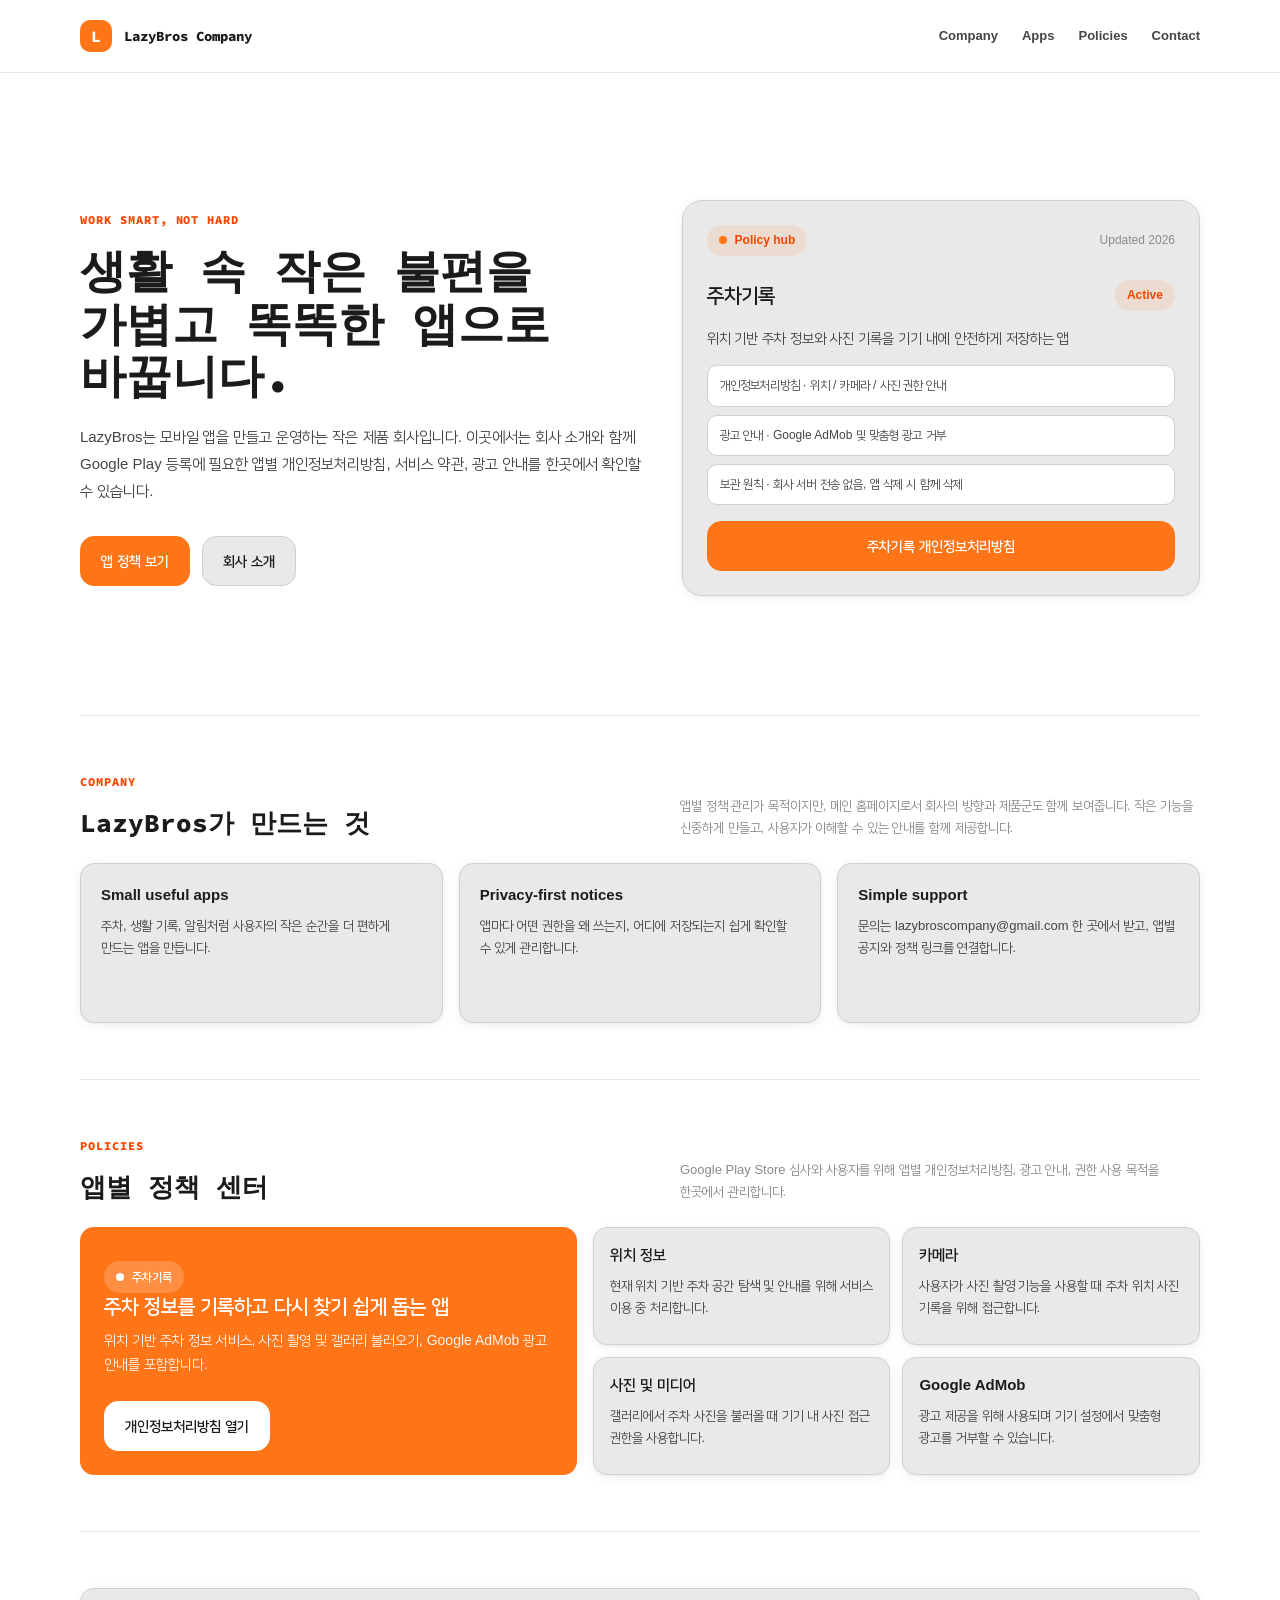
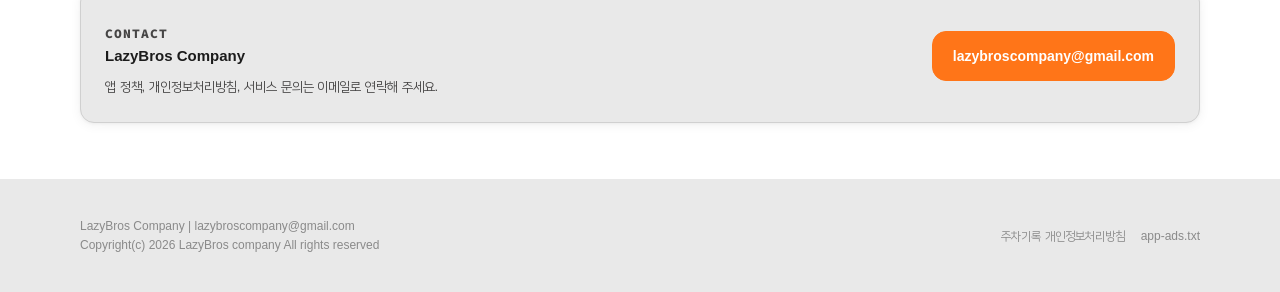
==== index.html @ d3e38479 "Add files via upload" ====
<!doctype html>
<html lang="ko">
<head>
  <meta charset="utf-8">
  <meta name="viewport" content="width=device-width, initial-scale=1">
  <title>LazyBros Company</title>
  <meta name="description" content="LazyBros Company 공식 홈페이지와 앱별 개인정보처리방침 및 약관 안내 허브입니다.">
  <link rel="stylesheet" href="assets/css/styles.css">
</head>
<body>
  <header class="site-header">
    <nav class="site-nav" aria-label="주요 메뉴">
      <a class="brand" href="#top" aria-label="LazyBros Company 홈">
        <span class="brand-mark">L</span>
        <span>LazyBros Company</span>
      </a>
      <div class="nav-links">
        <a href="#company">Company</a>
        <a href="#apps">Apps</a>
        <a href="#policies">Policies</a>
        <a href="#contact">Contact</a>
      </div>
    </nav>
  </header>

  <main id="top">
    <section class="hero" aria-labelledby="hero-title">
      <div class="hero-copy">
        <p class="eyebrow">Work smart, not hard</p>
        <h1 id="hero-title">생활 속 작은 불편을 가볍고 똑똑한 앱으로 바꿉니다.</h1>
        <p class="hero-text">
          LazyBros는 모바일 앱을 만들고 운영하는 작은 제품 회사입니다. 이곳에서는 회사 소개와 함께
          Google Play 등록에 필요한 앱별 개인정보처리방침, 서비스 약관, 광고 안내를 한곳에서 확인할 수 있습니다.
        </p>
        <div class="hero-actions">
          <a class="button primary" href="#policies">앱 정책 보기</a>
          <a class="button secondary" href="#company">회사 소개</a>
        </div>
      </div>

      <aside class="hero-panel" aria-labelledby="featured-app-title">
        <div class="panel-top">
          <p class="status-pill"><span aria-hidden="true"></span>Policy hub</p>
          <span class="updated">Updated 2026</span>
        </div>
        <article class="app-preview" id="apps">
          <div class="card-title-row">
            <h2 id="featured-app-title">주차기록</h2>
            <span class="app-status">Active</span>
          </div>
          <p>위치 기반 주차 정보와 사진 기록을 기기 내에 안전하게 저장하는 앱</p>
          <ul class="feature-list">
            <li>개인정보처리방침 · 위치 / 카메라 / 사진 권한 안내</li>
            <li>광고 안내 · Google AdMob 및 맞춤형 광고 거부</li>
            <li>보관 원칙 · 회사 서버 전송 없음, 앱 삭제 시 함께 삭제</li>
          </ul>
          <a class="button primary" href="lazyparking/privacy_policy.html">주차기록 개인정보처리방침</a>
        </article>
      </aside>
    </section>

    <section class="section" id="company" aria-labelledby="company-title">
      <div class="section-head">
        <div>
          <p class="eyebrow">Company</p>
          <h2 class="section-title" id="company-title">LazyBros가 만드는 것</h2>
        </div>
        <p class="section-copy">
          앱별 정책 관리가 목적이지만, 메인 홈페이지로서 회사의 방향과 제품군도 함께 보여줍니다.
          작은 기능을 신중하게 만들고, 사용자가 이해할 수 있는 안내를 함께 제공합니다.
        </p>
      </div>
      <div class="info-grid">
        <article class="info-card">
          <strong>Small useful apps</strong>
          <p>주차, 생활 기록, 알림처럼 사용자의 작은 순간을 더 편하게 만드는 앱을 만듭니다.</p>
        </article>
        <article class="info-card">
          <strong>Privacy-first notices</strong>
          <p>앱마다 어떤 권한을 왜 쓰는지, 어디에 저장되는지 쉽게 확인할 수 있게 관리합니다.</p>
        </article>
        <article class="info-card">
          <strong>Simple support</strong>
          <p>문의는 lazybroscompany@gmail.com 한 곳에서 받고, 앱별 공지와 정책 링크를 연결합니다.</p>
        </article>
      </div>
    </section>

    <section class="section" id="policies" aria-labelledby="policies-title">
      <div class="section-head">
        <div>
          <p class="eyebrow">Policies</p>
          <h2 class="section-title" id="policies-title">앱별 정책 센터</h2>
        </div>
        <p class="section-copy">
          Google Play Store 심사와 사용자를 위해 앱별 개인정보처리방침, 광고 안내, 권한 사용 목적을 한곳에서 관리합니다.
        </p>
      </div>

      <div class="apps-layout">
        <article class="policy-feature">
          <div>
            <p class="status-pill"><span aria-hidden="true"></span>주차기록</p>
            <h3>주차 정보를 기록하고 다시 찾기 쉽게 돕는 앱</h3>
            <p>
              위치 기반 주차 정보 서비스, 사진 촬영 및 갤러리 불러오기, Google AdMob 광고 안내를 포함합니다.
            </p>
          </div>
          <a class="button" href="lazyparking/privacy_policy.html">개인정보처리방침 열기</a>
        </article>

        <div class="policy-topic-grid" aria-label="주차기록 개인정보 처리 항목">
          <article class="policy-topic">
            <strong>위치 정보</strong>
            <p>현재 위치 기반 주차 공간 탐색 및 안내를 위해 서비스 이용 중 처리합니다.</p>
          </article>
          <article class="policy-topic">
            <strong>카메라</strong>
            <p>사용자가 사진 촬영 기능을 사용할 때 주차 위치 사진 기록을 위해 접근합니다.</p>
          </article>
          <article class="policy-topic">
            <strong>사진 및 미디어</strong>
            <p>갤러리에서 주차 사진을 불러올 때 기기 내 사진 접근 권한을 사용합니다.</p>
          </article>
          <article class="policy-topic">
            <strong>Google AdMob</strong>
            <p>광고 제공을 위해 사용되며 기기 설정에서 맞춤형 광고를 거부할 수 있습니다.</p>
          </article>
        </div>
      </div>
    </section>

    <section class="section" id="contact" aria-labelledby="contact-title">
      <div class="contact-card">
        <div>
          <p class="eyebrow">Contact</p>
          <strong id="contact-title">LazyBros Company</strong>
          <p>앱 정책, 개인정보처리방침, 서비스 문의는 이메일로 연락해 주세요.</p>
        </div>
        <a class="button primary" href="mailto:lazybroscompany@gmail.com">lazybroscompany@gmail.com</a>
      </div>
    </section>
  </main>

  <footer class="site-footer">
    <div class="footer-inner">
      <div>
        <div>LazyBros Company | lazybroscompany@gmail.com</div>
        <div>Copyright(c) 2026 LazyBros company All rights reserved</div>
      </div>
      <div class="footer-links" aria-label="관련 링크">
        <a href="lazyparking/privacy_policy.html">주차기록 개인정보처리방침</a>
        <a href="app-ads.txt">app-ads.txt</a>
      </div>
    </div>
  </footer>
</body>
</html>
---- assets/css/styles.css ----
@font-face {
  font-family: "LazyText";
  src: url("../fonts/SourceCodePro-VariableFont_wght.ttf") format("truetype-variations"),
       url("../fonts/SourceCodePro-VariableFont_wght.ttf") format("truetype");
  font-weight: 200 900;
  font-style: normal;
  font-display: swap;
  unicode-range: U+0020-007E, U+00A0-024F, U+2000-206F, U+20A0-20CF, U+2100-218F;
}

@font-face {
  font-family: "LazyText";
  src: url("../fonts/NanumSquare_acL.ttf") format("truetype");
  font-weight: 300;
  font-display: swap;
  unicode-range: U+1100-11FF, U+3000-303F, U+3130-318F, U+AC00-D7A3;
}

@font-face {
  font-family: "LazyText";
  src: url("../fonts/NanumSquare_acR.ttf") format("truetype");
  font-weight: 400;
  font-display: swap;
  unicode-range: U+1100-11FF, U+3000-303F, U+3130-318F, U+AC00-D7A3;
}

@font-face {
  font-family: "LazyText";
  src: url("../fonts/NanumSquare_acB.ttf") format("truetype");
  font-weight: 700;
  font-display: swap;
  unicode-range: U+1100-11FF, U+3000-303F, U+3130-318F, U+AC00-D7A3;
}

@font-face {
  font-family: "LazyText";
  src: url("../fonts/NanumSquare_acEB.ttf") format("truetype");
  font-weight: 800;
  font-display: swap;
  unicode-range: U+1100-11FF, U+3000-303F, U+3130-318F, U+AC00-D7A3;
}

:root {
  --lb-bg: #ffffff;
  --lb-card: #e9e9e9;
  --lb-card-hover: #d9d9d9;
  --lb-card-active: #cfcfcf;
  --lb-border: #e9e9e9;
  --lb-border-hover: #d0d0d0;
  --lb-divider: #e9e9e9;
  --lb-text: #1b1b1b;
  --lb-text-sub: #464545;
  --lb-text-muted: #8a8a8a;
  --lb-text-dim: #c0c0c0;
  --lb-orange: #ff7518;
  --lb-orange-dim: #f54703;
  --lb-orange-soft: rgba(255,117,24,0.12);
  --lb-success: #4d8b31;
  --lb-shadow: 0 2px 12px rgba(0,0,0,0.06), 0 1px 3px rgba(0,0,0,0.04);
  --lb-shadow-hover: 0 8px 24px rgba(0,0,0,0.10), 0 2px 6px rgba(0,0,0,0.06);
  --lb-radius: 14px;
  --lb-radius-sm: 10px;
  --lb-radius-lg: 20px;
  color-scheme: light;
}

* {
  box-sizing: border-box;
}

html {
  scroll-behavior: smooth;
  overflow-x: hidden;
}

body {
  margin: 0;
  background: var(--lb-bg);
  color: var(--lb-text);
  font-family: "LazyText", "SF Pro Display", -apple-system, "Helvetica Neue", sans-serif;
  font-size: 14px;
  line-height: 1.6;
  -webkit-font-smoothing: antialiased;
  -moz-osx-font-smoothing: grayscale;
  text-rendering: optimizeLegibility;
  overflow-x: hidden;
}

body::selection {
  background: var(--lb-orange-soft);
}

a {
  color: inherit;
  text-decoration: none;
}

p,
li,
h1,
h2,
h3,
strong,
a,
span {
  min-width: 0;
  overflow-wrap: anywhere;
  word-break: keep-all;
}

img,
svg {
  display: block;
  max-width: 100%;
}

button,
a {
  -webkit-tap-highlight-color: transparent;
}

a:focus-visible,
button:focus-visible {
  outline: 2px solid var(--lb-orange);
  outline-offset: 3px;
  border-radius: 8px;
}

.site-header {
  position: sticky;
  top: 0;
  z-index: 10;
  background: rgba(255,255,255,0.92);
  border-bottom: 1px solid var(--lb-divider);
  backdrop-filter: blur(18px);
}

.site-nav {
  min-height: 72px;
  width: calc(100% - 48px);
  max-width: 1120px;
  margin: 0 auto;
  display: flex;
  align-items: center;
  justify-content: space-between;
  gap: 24px;
}

.brand {
  display: inline-flex;
  align-items: center;
  gap: 12px;
  color: var(--lb-text);
  font-weight: 800;
  line-height: 1;
  min-width: 0;
}

.brand-mark {
  width: 32px;
  height: 32px;
  border-radius: var(--lb-radius-sm);
  background: var(--lb-orange);
  color: #ffffff;
  display: grid;
  place-items: center;
  font-size: 16px;
  font-weight: 800;
}

.nav-links {
  display: flex;
  align-items: center;
  gap: 24px;
  color: var(--lb-text-sub);
  font-size: 13px;
  font-weight: 700;
}

.nav-links a {
  transition: color 0.2s ease;
}

.nav-links a:hover {
  color: var(--lb-orange-dim);
}

main {
  overflow: hidden;
}

.hero {
  width: calc(100% - 48px);
  max-width: 1120px;
  margin: 0 auto;
  min-height: 642px;
  display: grid;
  grid-template-columns: minmax(0, 1.04fr) minmax(320px, 0.96fr);
  gap: 40px;
  align-items: center;
  padding: 56px 0 48px;
}

.eyebrow {
  margin: 0 0 16px;
  color: var(--lb-orange-dim);
  font-size: 12px;
  font-weight: 800;
  letter-spacing: 0.08em;
  text-transform: uppercase;
}

.hero h1,
.section-title,
.legal-document h1 {
  margin: 0;
  color: var(--lb-text);
  font-weight: 800;
  letter-spacing: 0;
}

.hero h1 {
  max-width: 680px;
  font-size: clamp(32px, 4.4vw, 46px);
  line-height: 1.14;
}

.hero-text {
  max-width: 610px;
  margin: 20px 0 0;
  color: var(--lb-text-sub);
  font-size: 15px;
  line-height: 1.8;
}

.hero-actions {
  display: flex;
  flex-wrap: wrap;
  gap: 12px;
  margin-top: 32px;
}

.button {
  min-height: 48px;
  border-radius: var(--lb-radius);
  display: inline-flex;
  align-items: center;
  justify-content: center;
  gap: 8px;
  padding: 13px 20px;
  font-size: 14px;
  font-weight: 700;
  border: 1px solid var(--lb-border-hover);
  transition: background 0.2s ease, border-color 0.2s ease, color 0.2s ease, transform 0.2s ease;
}

.button:hover {
  transform: translateY(-1px);
}

.button.primary {
  background: var(--lb-orange);
  border-color: var(--lb-orange);
  color: #ffffff;
}

.button.primary:hover {
  background: var(--lb-orange-dim);
  border-color: var(--lb-orange-dim);
}

.button.secondary {
  background: var(--lb-card);
  color: var(--lb-text);
}

.button.secondary:hover {
  background: var(--lb-card-hover);
}

.hero-panel {
  border: 1px solid var(--lb-border-hover);
  border-radius: var(--lb-radius-lg);
  padding: 24px;
  background: var(--lb-card);
  box-shadow: var(--lb-shadow);
  min-width: 0;
}

.panel-top {
  display: flex;
  align-items: center;
  justify-content: space-between;
  gap: 16px;
  margin-bottom: 24px;
}

.status-pill,
.app-status,
.legal-chip {
  display: inline-flex;
  align-items: center;
  width: fit-content;
  border-radius: 9999px;
  padding: 6px 12px;
  background: var(--lb-orange-soft);
  color: var(--lb-orange-dim);
  font-size: 12px;
  font-weight: 700;
}

.status-pill {
  gap: 8px;
  margin: 0;
}

.status-pill span {
  width: 8px;
  height: 8px;
  border-radius: 9999px;
  background: var(--lb-orange);
}

.updated {
  color: var(--lb-text-muted);
  font-size: 12px;
}

.app-preview {
  display: grid;
  gap: 16px;
  min-width: 0;
}

.card-title-row {
  display: flex;
  align-items: center;
  justify-content: space-between;
  gap: 16px;
}

.app-preview h2,
.policy-feature h3,
.legal-nav h2 {
  margin: 0;
  font-size: 20px;
  line-height: 1.3;
  letter-spacing: 0;
}

.app-preview p {
  margin: 0;
  color: var(--lb-text-sub);
}

.feature-list,
.policy-topic-list {
  display: grid;
  gap: 8px;
  padding: 0;
  margin: 0;
  list-style: none;
}

.feature-list li,
.policy-topic-list li {
  min-height: 40px;
  border-radius: var(--lb-radius-sm);
  background: var(--lb-bg);
  border: 1px solid var(--lb-border-hover);
  color: var(--lb-text-sub);
  padding: 10px 12px;
  font-size: 12px;
}

.section {
  width: calc(100% - 48px);
  max-width: 1120px;
  margin: 0 auto;
  padding: 56px 0;
  border-top: 1px solid var(--lb-divider);
}

.section-head {
  display: flex;
  align-items: flex-end;
  justify-content: space-between;
  gap: 32px;
  margin-bottom: 24px;
}

.section-title {
  font-size: 26px;
  line-height: 1.22;
}

.section-copy {
  max-width: 520px;
  margin: 0;
  color: var(--lb-text-muted);
  font-size: 13px;
  line-height: 1.7;
}

.info-grid {
  display: grid;
  grid-template-columns: repeat(3, minmax(0, 1fr));
  gap: 16px;
  min-width: 0;
}

.info-card,
.policy-topic,
.contact-card,
.legal-summary,
.legal-nav {
  border-radius: var(--lb-radius);
  background: var(--lb-card);
  border: 1px solid var(--lb-border-hover);
  box-shadow: var(--lb-shadow);
}

.info-card {
  min-height: 160px;
  padding: 20px;
  min-width: 0;
}

.info-card strong,
.policy-topic strong,
.contact-card strong {
  display: block;
  color: var(--lb-text);
  font-size: 15px;
  line-height: 1.4;
}

.info-card p,
.policy-topic p,
.contact-card p {
  margin: 10px 0 0;
  color: var(--lb-text-sub);
  font-size: 13px;
  line-height: 1.7;
}

.apps-layout {
  display: grid;
  grid-template-columns: minmax(260px, 0.9fr) minmax(0, 1.1fr);
  gap: 16px;
  min-width: 0;
}

.policy-feature {
  min-height: 236px;
  border-radius: var(--lb-radius);
  background: var(--lb-orange);
  color: #ffffff;
  padding: 24px;
  display: grid;
  align-content: space-between;
  gap: 24px;
  min-width: 0;
}

.policy-feature p {
  margin: 10px 0 0;
  color: rgba(255,255,255,0.92);
  line-height: 1.7;
}

.policy-feature .status-pill {
  background: rgba(255,255,255,0.18);
  color: #ffffff;
}

.policy-feature .status-pill span {
  background: #ffffff;
}

.policy-feature .button {
  background: #ffffff;
  border-color: #ffffff;
  color: var(--lb-text);
  width: fit-content;
}

.policy-feature .button:hover {
  background: var(--lb-card);
  border-color: var(--lb-card);
}

.policy-topic-grid {
  display: grid;
  grid-template-columns: repeat(2, minmax(0, 1fr));
  gap: 12px;
  min-width: 0;
}

.policy-topic {
  min-height: 112px;
  padding: 16px;
  min-width: 0;
}

.contact-card {
  padding: 24px;
  display: flex;
  align-items: center;
  justify-content: space-between;
  gap: 24px;
}

.site-footer {
  border-top: 1px solid var(--lb-divider);
  background: var(--lb-card);
}

.footer-inner {
  width: calc(100% - 48px);
  max-width: 1120px;
  margin: 0 auto;
  min-height: 112px;
  padding: 24px 0;
  display: flex;
  align-items: center;
  justify-content: space-between;
  gap: 24px;
  color: var(--lb-text-muted);
  font-size: 12px;
}

.footer-links {
  display: flex;
  gap: 16px;
  flex-wrap: wrap;
}

.footer-links a:hover {
  color: var(--lb-orange-dim);
}

.legal-page {
  width: calc(100% - 48px);
  max-width: 980px;
  margin: 0 auto;
  padding: 56px 0 72px;
  min-width: 0;
}

.legal-layout {
  display: grid;
  grid-template-columns: minmax(220px, 0.34fr) minmax(0, 0.66fr);
  gap: 24px;
  align-items: start;
  min-width: 0;
}

.legal-summary,
.legal-nav {
  padding: 20px;
  min-width: 0;
}

.legal-summary {
  display: grid;
  gap: 12px;
}

.legal-summary p,
.legal-nav p {
  margin: 0;
  color: var(--lb-text-sub);
  font-size: 13px;
  line-height: 1.7;
}

.legal-nav {
  position: sticky;
  top: 96px;
  display: grid;
  gap: 14px;
}

.legal-nav a {
  color: var(--lb-text-sub);
  font-size: 13px;
  font-weight: 700;
}

.legal-nav a:hover {
  color: var(--lb-orange-dim);
}

.legal-document {
  display: grid;
  gap: 24px;
  min-width: 0;
}

.legal-hero {
  border-radius: var(--lb-radius-lg);
  border: 1px solid var(--lb-border-hover);
  background: var(--lb-card);
  box-shadow: var(--lb-shadow);
  padding: 32px;
  min-width: 0;
}

.legal-document h1 {
  font-size: clamp(28px, 6vw, 36px);
  line-height: 1.18;
}

.legal-date {
  margin: 12px 0 0;
  color: var(--lb-text-sub);
  font-weight: 700;
}

.legal-section {
  border-radius: var(--lb-radius);
  border: 1px solid var(--lb-border-hover);
  background: var(--lb-bg);
  padding: 24px;
  box-shadow: var(--lb-shadow);
  min-width: 0;
}

.legal-section h2 {
  margin: 0 0 14px;
  font-size: 18px;
  line-height: 1.35;
  letter-spacing: 0;
}

.legal-section p {
  margin: 0 0 12px;
  color: var(--lb-text-sub);
  line-height: 1.8;
}

.legal-section ul,
.legal-section ol {
  margin: 0;
  padding-left: 20px;
  color: var(--lb-text-sub);
}

.legal-section li + li {
  margin-top: 6px;
}

.legal-section a {
  color: var(--lb-orange-dim);
  font-weight: 700;
}

@media (max-width: 900px) {
  .hero,
  .apps-layout,
  .legal-layout {
    grid-template-columns: 1fr;
  }

  .hero {
    min-height: auto;
  }

  .legal-nav {
    position: static;
  }
}

@media (max-width: 760px) {
  .site-nav,
  .hero,
  .section,
  .footer-inner,
  .legal-page {
    width: calc(100% - 32px);
  }

  .site-nav {
    min-height: 64px;
  }

  .nav-links {
    display: none;
  }

  .hero {
    padding: 40px 0;
    gap: 24px;
  }

  .hero h1 {
    font-size: clamp(30px, 8vw, 34px);
  }

  .hero-text {
    font-size: 14px;
  }

  .hero-panel,
  .legal-hero {
    padding: 20px;
  }

  .section {
    padding: 40px 0;
  }

  .section-head,
  .contact-card,
  .footer-inner {
    align-items: flex-start;
    flex-direction: column;
  }

  .section-title {
    font-size: 22px;
  }

  .info-grid,
  .policy-topic-grid {
    grid-template-columns: 1fr;
  }

  .button {
    width: 100%;
  }

  .policy-feature .button {
    width: 100%;
  }

  .legal-document h1 {
    font-size: clamp(26px, 8vw, 30px);
  }
}
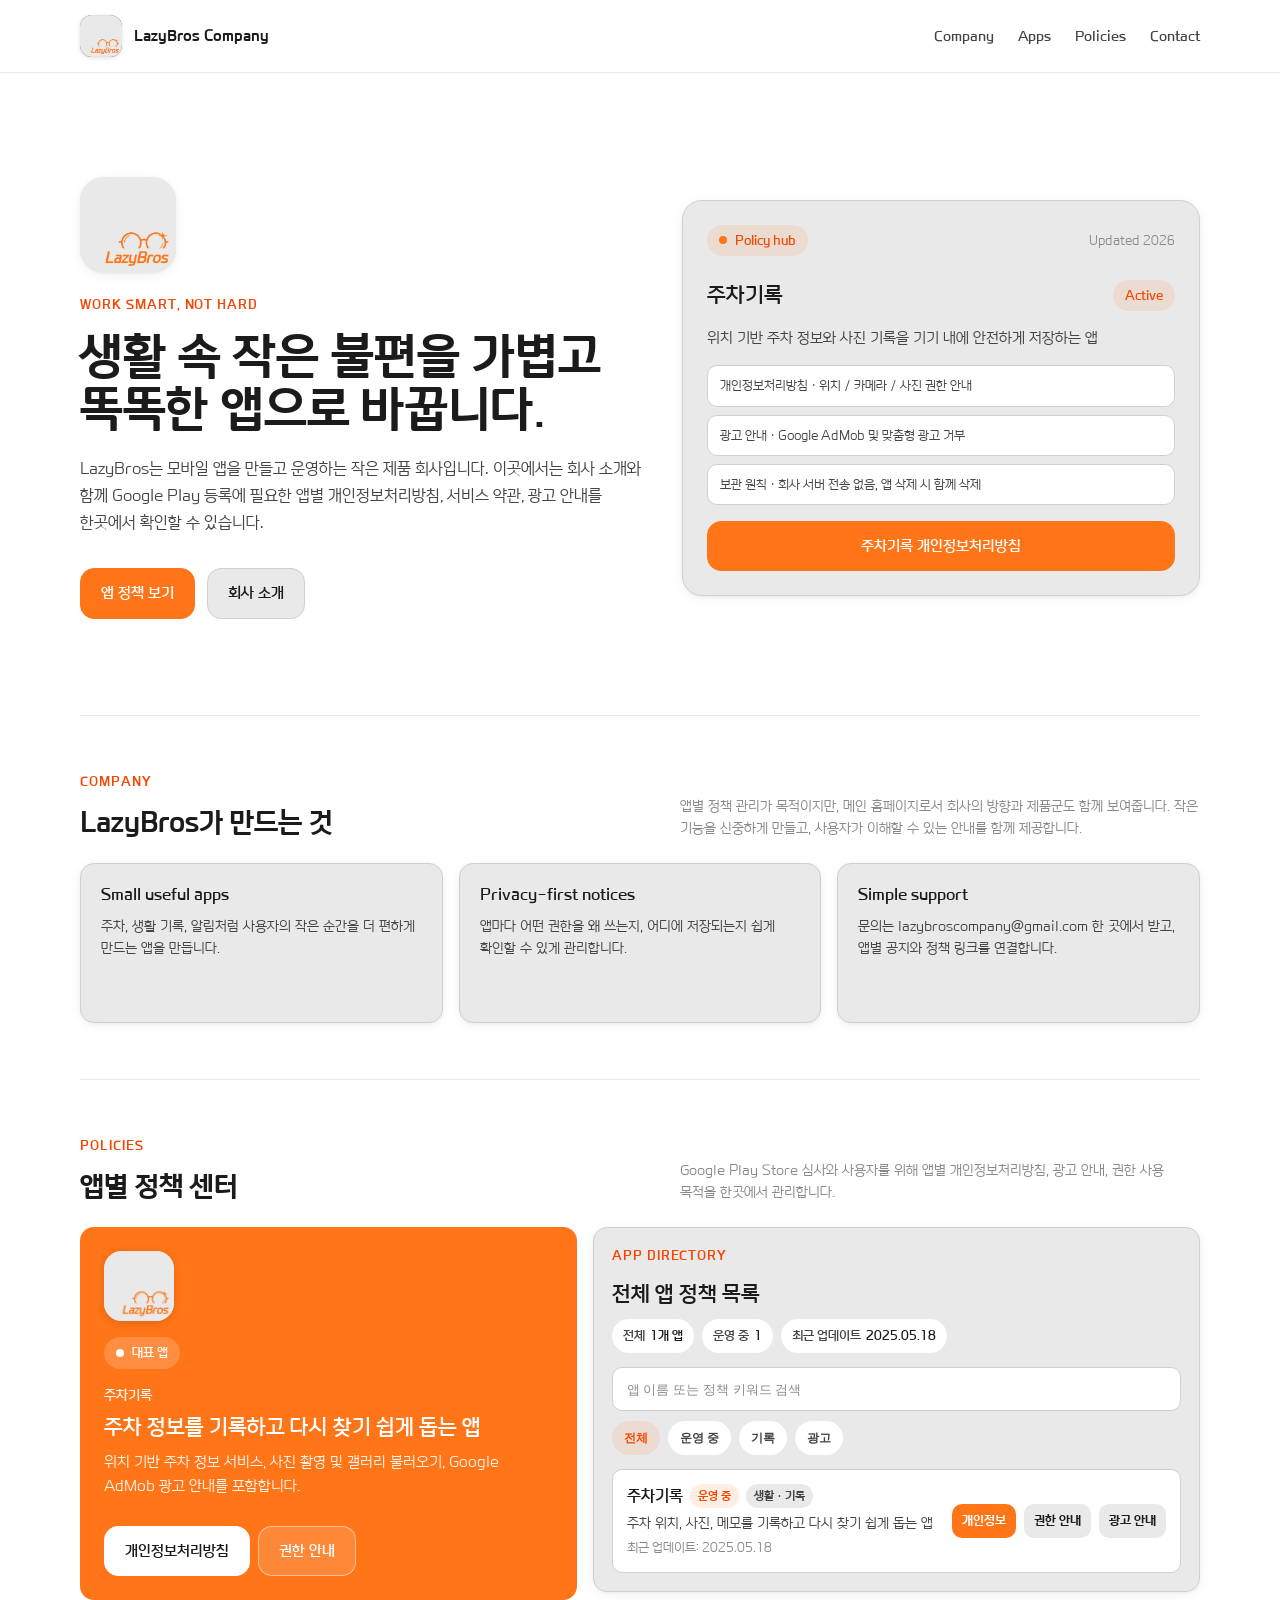
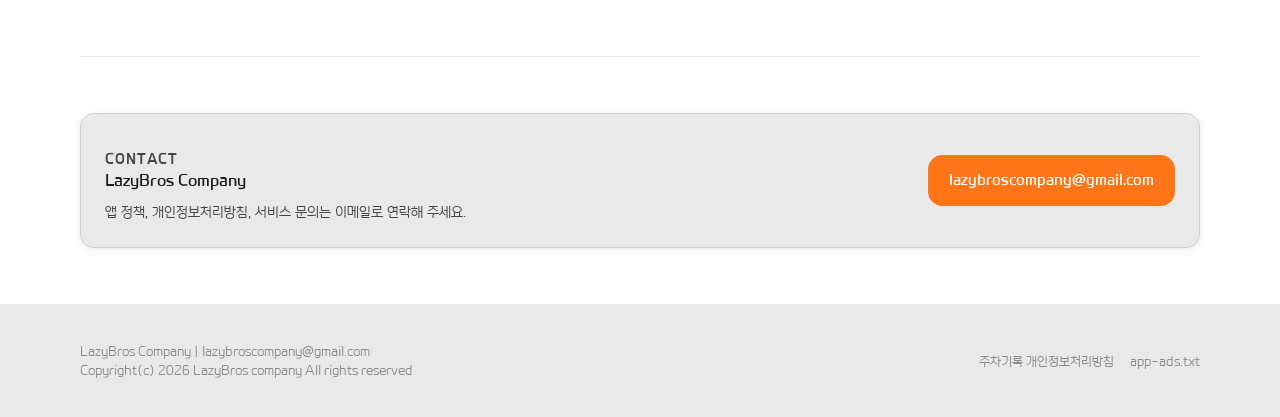
==== commit 6066ff6f: "Add files via upload" ====
--- a/index.html
+++ b/index.html
@@ -5,13 +5,19 @@
   <meta name="viewport" content="width=device-width, initial-scale=1">
   <title>LazyBros Company</title>
   <meta name="description" content="LazyBros Company 공식 홈페이지와 앱별 개인정보처리방침 및 약관 안내 허브입니다.">
+  <meta name="theme-color" content="#ff7518">
+  <link rel="icon" type="image/png" sizes="32x32" href="assets/icons/favicon-32.png?v=003">
+  <link rel="apple-touch-icon" sizes="180x180" href="assets/icons/apple-touch-icon.png?v=003">
+  <link rel="manifest" href="manifest.webmanifest?v=003">
   <link rel="stylesheet" href="assets/css/styles.css">
 </head>
 <body>
   <header class="site-header">
     <nav class="site-nav" aria-label="주요 메뉴">
       <a class="brand" href="#top" aria-label="LazyBros Company 홈">
-        <span class="brand-mark">L</span>
+        <span class="brand-mark" aria-hidden="true">
+          <img src="assets/icons/lazybros-glasses-logo.png?v=003" alt="">
+        </span>
         <span>LazyBros Company</span>
       </a>
       <div class="nav-links">
@@ -26,6 +32,9 @@
   <main id="top">
     <section class="hero" aria-labelledby="hero-title">
       <div class="hero-copy">
+        <div class="hero-logo" aria-hidden="true">
+          <img src="assets/icons/lazybros-glasses-logo.png?v=003" alt="">
+        </div>
         <p class="eyebrow">Work smart, not hard</p>
         <h1 id="hero-title">생활 속 작은 불편을 가볍고 똑똑한 앱으로 바꿉니다.</h1>
         <p class="hero-text">
@@ -97,36 +106,80 @@
         </p>
       </div>
 
-      <div class="apps-layout">
+      <div class="policy-overview">
         <article class="policy-feature">
-          <div>
-            <p class="status-pill"><span aria-hidden="true"></span>주차기록</p>
+          <div class="policy-feature-main">
+            <div class="policy-feature-logo" aria-hidden="true">
+              <img src="assets/icons/lazybros-glasses-logo.png?v=003" alt="">
+            </div>
+            <p class="status-pill"><span aria-hidden="true"></span>대표 앱</p>
+            <strong class="featured-app-name">주차기록</strong>
             <h3>주차 정보를 기록하고 다시 찾기 쉽게 돕는 앱</h3>
             <p>
               위치 기반 주차 정보 서비스, 사진 촬영 및 갤러리 불러오기, Google AdMob 광고 안내를 포함합니다.
             </p>
           </div>
-          <a class="button" href="lazyparking/privacy_policy.html">개인정보처리방침 열기</a>
-        </article>
-
-        <div class="policy-topic-grid" aria-label="주차기록 개인정보 처리 항목">
-          <article class="policy-topic">
-            <strong>위치 정보</strong>
-            <p>현재 위치 기반 주차 공간 탐색 및 안내를 위해 서비스 이용 중 처리합니다.</p>
-          </article>
-          <article class="policy-topic">
-            <strong>카메라</strong>
-            <p>사용자가 사진 촬영 기능을 사용할 때 주차 위치 사진 기록을 위해 접근합니다.</p>
-          </article>
-          <article class="policy-topic">
-            <strong>사진 및 미디어</strong>
-            <p>갤러리에서 주차 사진을 불러올 때 기기 내 사진 접근 권한을 사용합니다.</p>
-          </article>
-          <article class="policy-topic">
-            <strong>Google AdMob</strong>
-            <p>광고 제공을 위해 사용되며 기기 설정에서 맞춤형 광고를 거부할 수 있습니다.</p>
-          </article>
-        </div>
+          <div class="policy-feature-actions">
+            <a class="button" href="lazyparking/privacy_policy.html">개인정보처리방침</a>
+            <a class="button ghost" href="lazyparking/privacy_policy.html#items">권한 안내</a>
+          </div>
+        </article>
+
+        <section class="policy-directory" aria-labelledby="policy-directory-title">
+          <div class="policy-directory-head">
+            <div>
+              <p class="eyebrow">App Directory</p>
+              <h3 id="policy-directory-title">전체 앱 정책 목록</h3>
+            </div>
+            <div class="policy-stats" aria-label="정책 앱 현황">
+              <span>전체 <strong data-policy-count>1개 앱</strong></span>
+              <span>운영 중 <strong>1</strong></span>
+              <span>최근 업데이트 <strong>2025.05.18</strong></span>
+            </div>
+          </div>
+
+          <div class="policy-toolbar" aria-label="앱 정책 검색 및 필터">
+            <input
+              class="policy-search"
+              type="search"
+              placeholder="앱 이름 또는 정책 키워드 검색"
+              aria-label="앱 정책 검색"
+              data-policy-search
+            >
+            <div class="policy-filter-group" aria-label="앱 상태 필터">
+              <button class="policy-filter is-active" type="button" data-policy-filter="all" aria-pressed="true">전체</button>
+              <button class="policy-filter" type="button" data-policy-filter="active" aria-pressed="false">운영 중</button>
+              <button class="policy-filter" type="button" data-policy-filter="records" aria-pressed="false">기록</button>
+              <button class="policy-filter" type="button" data-policy-filter="ads" aria-pressed="false">광고</button>
+            </div>
+          </div>
+
+          <div class="policy-app-list" aria-live="polite">
+            <article
+              class="policy-app-row"
+              data-policy-app
+              data-status="active"
+              data-categories="records ads permissions"
+              data-keywords="주차기록 주차 정보 위치 카메라 사진 갤러리 Google AdMob 광고 권한 개인정보처리방침"
+            >
+              <div class="policy-app-main">
+                <div class="policy-app-title-row">
+                  <strong>주차기록</strong>
+                  <span class="policy-app-status">운영 중</span>
+                  <span class="policy-app-category">생활 · 기록</span>
+                </div>
+                <p>주차 위치, 사진, 메모를 기록하고 다시 찾기 쉽게 돕는 앱</p>
+                <span class="policy-app-date">최근 업데이트: 2025.05.18</span>
+              </div>
+              <div class="policy-actions">
+                <a class="primary" href="lazyparking/privacy_policy.html">개인정보</a>
+                <a href="lazyparking/privacy_policy.html#items">권한 안내</a>
+                <a href="lazyparking/privacy_policy.html#ads">광고 안내</a>
+              </div>
+            </article>
+            <p class="policy-empty" data-policy-empty hidden>조건에 맞는 앱 정책이 없습니다.</p>
+          </div>
+        </section>
       </div>
     </section>
 
@@ -154,5 +207,55 @@
       </div>
     </div>
   </footer>
+
+  <script>
+    (() => {
+      const searchInput = document.querySelector("[data-policy-search]");
+      const filterButtons = Array.from(document.querySelectorAll("[data-policy-filter]"));
+      const policyApps = Array.from(document.querySelectorAll("[data-policy-app]"));
+      const count = document.querySelector("[data-policy-count]");
+      const empty = document.querySelector("[data-policy-empty]");
+
+      if (!searchInput || !filterButtons.length || !policyApps.length || !count || !empty) {
+        return;
+      }
+
+      const normalize = (value) => value.toLocaleLowerCase("ko-KR").replace(/\s+/g, "");
+
+      const filterPolicyApps = () => {
+        const activeFilter = filterButtons.find((button) => button.getAttribute("aria-pressed") === "true")?.dataset.policyFilter || "all";
+        const query = normalize(searchInput.value);
+        let visibleCount = 0;
+
+        policyApps.forEach((app) => {
+          const haystack = normalize(`${app.textContent || ""} ${app.dataset.keywords || ""}`);
+          const statusMatch = activeFilter === "all" || app.dataset.status === activeFilter || (app.dataset.categories || "").split(" ").includes(activeFilter);
+          const queryMatch = !query || haystack.includes(query);
+          const visible = statusMatch && queryMatch;
+          app.hidden = !visible;
+          if (visible) {
+            visibleCount += 1;
+          }
+        });
+
+        count.textContent = `${visibleCount}개 앱`;
+        empty.hidden = visibleCount !== 0;
+      };
+
+      filterButtons.forEach((button) => {
+        button.addEventListener("click", () => {
+          filterButtons.forEach((item) => {
+            const active = item === button;
+            item.classList.toggle("is-active", active);
+            item.setAttribute("aria-pressed", String(active));
+          });
+          filterPolicyApps();
+        });
+      });
+
+      searchInput.addEventListener("input", filterPolicyApps);
+      filterPolicyApps();
+    })();
+  </script>
 </body>
 </html>
--- a/assets/css/styles.css
+++ b/assets/css/styles.css
@@ -1,43 +1,41 @@
 @font-face {
-  font-family: "LazyText";
-  src: url("../fonts/SourceCodePro-VariableFont_wght.ttf") format("truetype-variations"),
-       url("../fonts/SourceCodePro-VariableFont_wght.ttf") format("truetype");
-  font-weight: 200 900;
+  font-family: "Paybooc";
+  src: url("../fonts/paybooc-Light.ttf") format("truetype");
+  font-weight: 300;
   font-style: normal;
   font-display: swap;
-  unicode-range: U+0020-007E, U+00A0-024F, U+2000-206F, U+20A0-20CF, U+2100-218F;
 }
 
 @font-face {
-  font-family: "LazyText";
-  src: url("../fonts/NanumSquare_acL.ttf") format("truetype");
-  font-weight: 300;
+  font-family: "Paybooc";
+  src: url("../fonts/paybooc-Medium.ttf") format("truetype");
+  font-weight: 400;
+  font-style: normal;
   font-display: swap;
-  unicode-range: U+1100-11FF, U+3000-303F, U+3130-318F, U+AC00-D7A3;
 }
 
 @font-face {
-  font-family: "LazyText";
-  src: url("../fonts/NanumSquare_acR.ttf") format("truetype");
-  font-weight: 400;
+  font-family: "Paybooc";
+  src: url("../fonts/paybooc-Medium.ttf") format("truetype");
+  font-weight: 500;
+  font-style: normal;
   font-display: swap;
-  unicode-range: U+1100-11FF, U+3000-303F, U+3130-318F, U+AC00-D7A3;
 }
 
 @font-face {
-  font-family: "LazyText";
-  src: url("../fonts/NanumSquare_acB.ttf") format("truetype");
+  font-family: "Paybooc";
+  src: url("../fonts/paybooc-Bold.ttf") format("truetype");
   font-weight: 700;
+  font-style: normal;
   font-display: swap;
-  unicode-range: U+1100-11FF, U+3000-303F, U+3130-318F, U+AC00-D7A3;
 }
 
 @font-face {
-  font-family: "LazyText";
-  src: url("../fonts/NanumSquare_acEB.ttf") format("truetype");
+  font-family: "Paybooc";
+  src: url("../fonts/paybooc-ExtraBold.ttf") format("truetype");
   font-weight: 800;
+  font-style: normal;
   font-display: swap;
-  unicode-range: U+1100-11FF, U+3000-303F, U+3130-318F, U+AC00-D7A3;
 }
 
 :root {
@@ -77,7 +75,7 @@
   margin: 0;
   background: var(--lb-bg);
   color: var(--lb-text);
-  font-family: "LazyText", "SF Pro Display", -apple-system, "Helvetica Neue", sans-serif;
+  font-family: "Paybooc", -apple-system, BlinkMacSystemFont, "Helvetica Neue", sans-serif;
   font-size: 14px;
   line-height: 1.6;
   -webkit-font-smoothing: antialiased;
@@ -157,15 +155,20 @@
 }
 
 .brand-mark {
-  width: 32px;
-  height: 32px;
-  border-radius: var(--lb-radius-sm);
-  background: var(--lb-orange);
-  color: #ffffff;
-  display: grid;
-  place-items: center;
-  font-size: 16px;
-  font-weight: 800;
+  width: 42px;
+  height: 42px;
+  border-radius: 12px;
+  background: #444444;
+  display: block;
+  flex: 0 0 auto;
+  overflow: hidden;
+  box-shadow: 0 1px 4px rgba(0,0,0,0.12);
+}
+
+.brand-mark img {
+  width: 100%;
+  height: 100%;
+  object-fit: cover;
 }
 
 .nav-links {
@@ -199,6 +202,22 @@
   gap: 40px;
   align-items: center;
   padding: 56px 0 48px;
+}
+
+.hero-logo {
+  width: 96px;
+  height: 96px;
+  margin: 0 0 22px;
+  border-radius: 24px;
+  background: var(--lb-card);
+  overflow: hidden;
+  box-shadow: var(--lb-shadow);
+}
+
+.hero-logo img {
+  width: 100%;
+  height: 100%;
+  object-fit: cover;
 }
 
 .eyebrow {
@@ -353,8 +372,7 @@
   color: var(--lb-text-sub);
 }
 
-.feature-list,
-.policy-topic-list {
+.feature-list {
   display: grid;
   gap: 8px;
   padding: 0;
@@ -362,8 +380,7 @@
   list-style: none;
 }
 
-.feature-list li,
-.policy-topic-list li {
+.feature-list li {
   min-height: 40px;
   border-radius: var(--lb-radius-sm);
   background: var(--lb-bg);
@@ -410,7 +427,6 @@
 }
 
 .info-card,
-.policy-topic,
 .contact-card,
 .legal-summary,
 .legal-nav {
@@ -427,7 +443,6 @@
 }
 
 .info-card strong,
-.policy-topic strong,
 .contact-card strong {
   display: block;
   color: var(--lb-text);
@@ -436,7 +451,6 @@
 }
 
 .info-card p,
-.policy-topic p,
 .contact-card p {
   margin: 10px 0 0;
   color: var(--lb-text-sub);
@@ -444,23 +458,54 @@
   line-height: 1.7;
 }
 
-.apps-layout {
+.policy-overview {
   display: grid;
   grid-template-columns: minmax(260px, 0.9fr) minmax(0, 1.1fr);
   gap: 16px;
+  align-items: start;
   min-width: 0;
 }
 
 .policy-feature {
-  min-height: 236px;
+  min-height: 356px;
   border-radius: var(--lb-radius);
   background: var(--lb-orange);
   color: #ffffff;
   padding: 24px;
   display: grid;
   align-content: space-between;
-  gap: 24px;
-  min-width: 0;
+  gap: 28px;
+  min-width: 0;
+}
+
+.policy-feature-main {
+  display: grid;
+  gap: 0;
+  min-width: 0;
+}
+
+.policy-feature-logo {
+  width: 70px;
+  height: 70px;
+  margin: 0 0 16px;
+  border-radius: 18px;
+  background: rgba(255,255,255,0.7);
+  overflow: hidden;
+  box-shadow: 0 2px 9px rgba(0,0,0,0.12);
+}
+
+.policy-feature-logo img {
+  width: 100%;
+  height: 100%;
+  object-fit: cover;
+}
+
+.featured-app-name {
+  display: block;
+  margin: 0 0 10px;
+  color: rgba(255,255,255,0.9);
+  font-size: 13px;
+  line-height: 1.3;
 }
 
 .policy-feature p {
@@ -472,10 +517,17 @@
 .policy-feature .status-pill {
   background: rgba(255,255,255,0.18);
   color: #ffffff;
+  margin: 0 0 18px;
 }
 
 .policy-feature .status-pill span {
   background: #ffffff;
+}
+
+.policy-feature-actions {
+  display: flex;
+  flex-wrap: wrap;
+  gap: 8px;
 }
 
 .policy-feature .button {
@@ -485,22 +537,220 @@
   width: fit-content;
 }
 
+.policy-feature .button.ghost {
+  background: rgba(255,255,255,0.14);
+  border-color: rgba(255,255,255,0.5);
+  color: #ffffff;
+}
+
 .policy-feature .button:hover {
   background: var(--lb-card);
   border-color: var(--lb-card);
 }
 
-.policy-topic-grid {
-  display: grid;
-  grid-template-columns: repeat(2, minmax(0, 1fr));
+.policy-feature .button.ghost:hover {
+  background: rgba(255,255,255,0.24);
+  border-color: rgba(255,255,255,0.72);
+  color: #ffffff;
+}
+
+.policy-directory {
+  border-radius: var(--lb-radius);
+  background: var(--lb-card);
+  border: 1px solid var(--lb-border-hover);
+  box-shadow: var(--lb-shadow);
+  padding: 18px;
+  display: grid;
+  gap: 14px;
+  min-width: 0;
+}
+
+.policy-directory-head {
+  display: grid;
   gap: 12px;
   min-width: 0;
 }
 
-.policy-topic {
-  min-height: 112px;
+.policy-directory h3 {
+  margin: 8px 0 0;
+  color: var(--lb-text);
+  font-size: 20px;
+  line-height: 1.3;
+}
+
+.policy-stats {
+  display: flex;
+  flex-wrap: wrap;
+  gap: 8px;
+  min-width: 0;
+}
+
+.policy-stats span {
+  min-height: 34px;
+  border-radius: 999px;
+  background: #ffffff;
+  color: var(--lb-text-sub);
+  display: inline-flex;
+  align-items: center;
+  gap: 5px;
+  padding: 7px 11px;
+  font-size: 12px;
+  font-weight: 700;
+  min-width: 0;
+}
+
+.policy-stats strong {
+  color: var(--lb-text);
+}
+
+.policy-toolbar {
+  display: grid;
+  gap: 10px;
+  min-width: 0;
+}
+
+.policy-search {
+  min-height: 44px;
+  border: 1px solid var(--lb-border-hover);
+  border-radius: var(--lb-radius-sm);
+  background: #ffffff;
+  color: var(--lb-text);
+  padding: 0 14px;
+  min-width: 0;
+  width: 100%;
+}
+
+.policy-search::placeholder {
+  color: var(--lb-text-muted);
+}
+
+.policy-filter-group {
+  display: flex;
+  flex-wrap: wrap;
+  gap: 8px;
+  min-width: 0;
+}
+
+.policy-filter {
+  min-height: 34px;
+  border: 0;
+  border-radius: 999px;
+  background: #ffffff;
+  color: var(--lb-text-sub);
+  padding: 7px 12px;
+  font-size: 12px;
+  font-weight: 800;
+  cursor: pointer;
+}
+
+.policy-filter.is-active {
+  background: var(--lb-orange-soft);
+  color: var(--lb-orange-dim);
+}
+
+.policy-app-list {
+  display: grid;
+  gap: 8px;
+  min-width: 0;
+}
+
+.policy-app-row {
+  min-height: 96px;
+  border: 1px solid var(--lb-border-hover);
+  border-radius: var(--lb-radius-sm);
+  background: #ffffff;
+  padding: 14px;
+  display: grid;
+  grid-template-columns: minmax(0, 1fr) auto;
+  align-items: center;
+  gap: 14px;
+  min-width: 0;
+}
+
+.policy-app-main {
+  display: grid;
+  gap: 5px;
+  min-width: 0;
+}
+
+.policy-app-title-row {
+  display: flex;
+  align-items: center;
+  flex-wrap: wrap;
+  gap: 7px;
+  min-width: 0;
+}
+
+.policy-app-title-row strong {
+  color: var(--lb-text);
+  font-size: 15px;
+  line-height: 1.4;
+}
+
+.policy-app-status,
+.policy-app-category {
+  border-radius: 999px;
+  padding: 3px 8px;
+  font-size: 11px;
+  font-weight: 800;
+}
+
+.policy-app-status {
+  background: var(--lb-orange-soft);
+  color: var(--lb-orange-dim);
+}
+
+.policy-app-category {
+  background: var(--lb-card);
+  color: var(--lb-text-sub);
+}
+
+.policy-app-row p {
+  margin: 0;
+  color: var(--lb-text-sub);
+  font-size: 13px;
+  line-height: 1.6;
+}
+
+.policy-app-date {
+  color: var(--lb-text-muted);
+  font-size: 12px;
+}
+
+.policy-actions {
+  display: flex;
+  flex-wrap: wrap;
+  justify-content: flex-end;
+  gap: 8px;
+}
+
+.policy-actions a {
+  min-height: 34px;
+  border-radius: 10px;
+  background: var(--lb-card);
+  color: var(--lb-text);
+  display: inline-flex;
+  align-items: center;
+  justify-content: center;
+  padding: 7px 10px;
+  font-size: 12px;
+  font-weight: 800;
+  white-space: nowrap;
+}
+
+.policy-actions a.primary {
+  background: var(--lb-orange);
+  color: #ffffff;
+}
+
+.policy-empty {
+  margin: 0;
+  border: 1px dashed var(--lb-border-hover);
+  border-radius: var(--lb-radius-sm);
+  color: var(--lb-text-sub);
   padding: 16px;
-  min-width: 0;
+  text-align: center;
+  font-weight: 700;
 }
 
 .contact-card {
@@ -658,7 +908,7 @@
 
 @media (max-width: 900px) {
   .hero,
-  .apps-layout,
+  .policy-overview,
   .legal-layout {
     grid-template-columns: 1fr;
   }
@@ -723,7 +973,7 @@
   }
 
   .info-grid,
-  .policy-topic-grid {
+  .policy-overview {
     grid-template-columns: 1fr;
   }
 
@@ -735,6 +985,19 @@
     width: 100%;
   }
 
+  .policy-app-row {
+    grid-template-columns: 1fr;
+    align-items: stretch;
+  }
+
+  .policy-actions {
+    justify-content: stretch;
+  }
+
+  .policy-actions a {
+    flex: 1 1 120px;
+  }
+
   .legal-document h1 {
     font-size: clamp(26px, 8vw, 30px);
   }
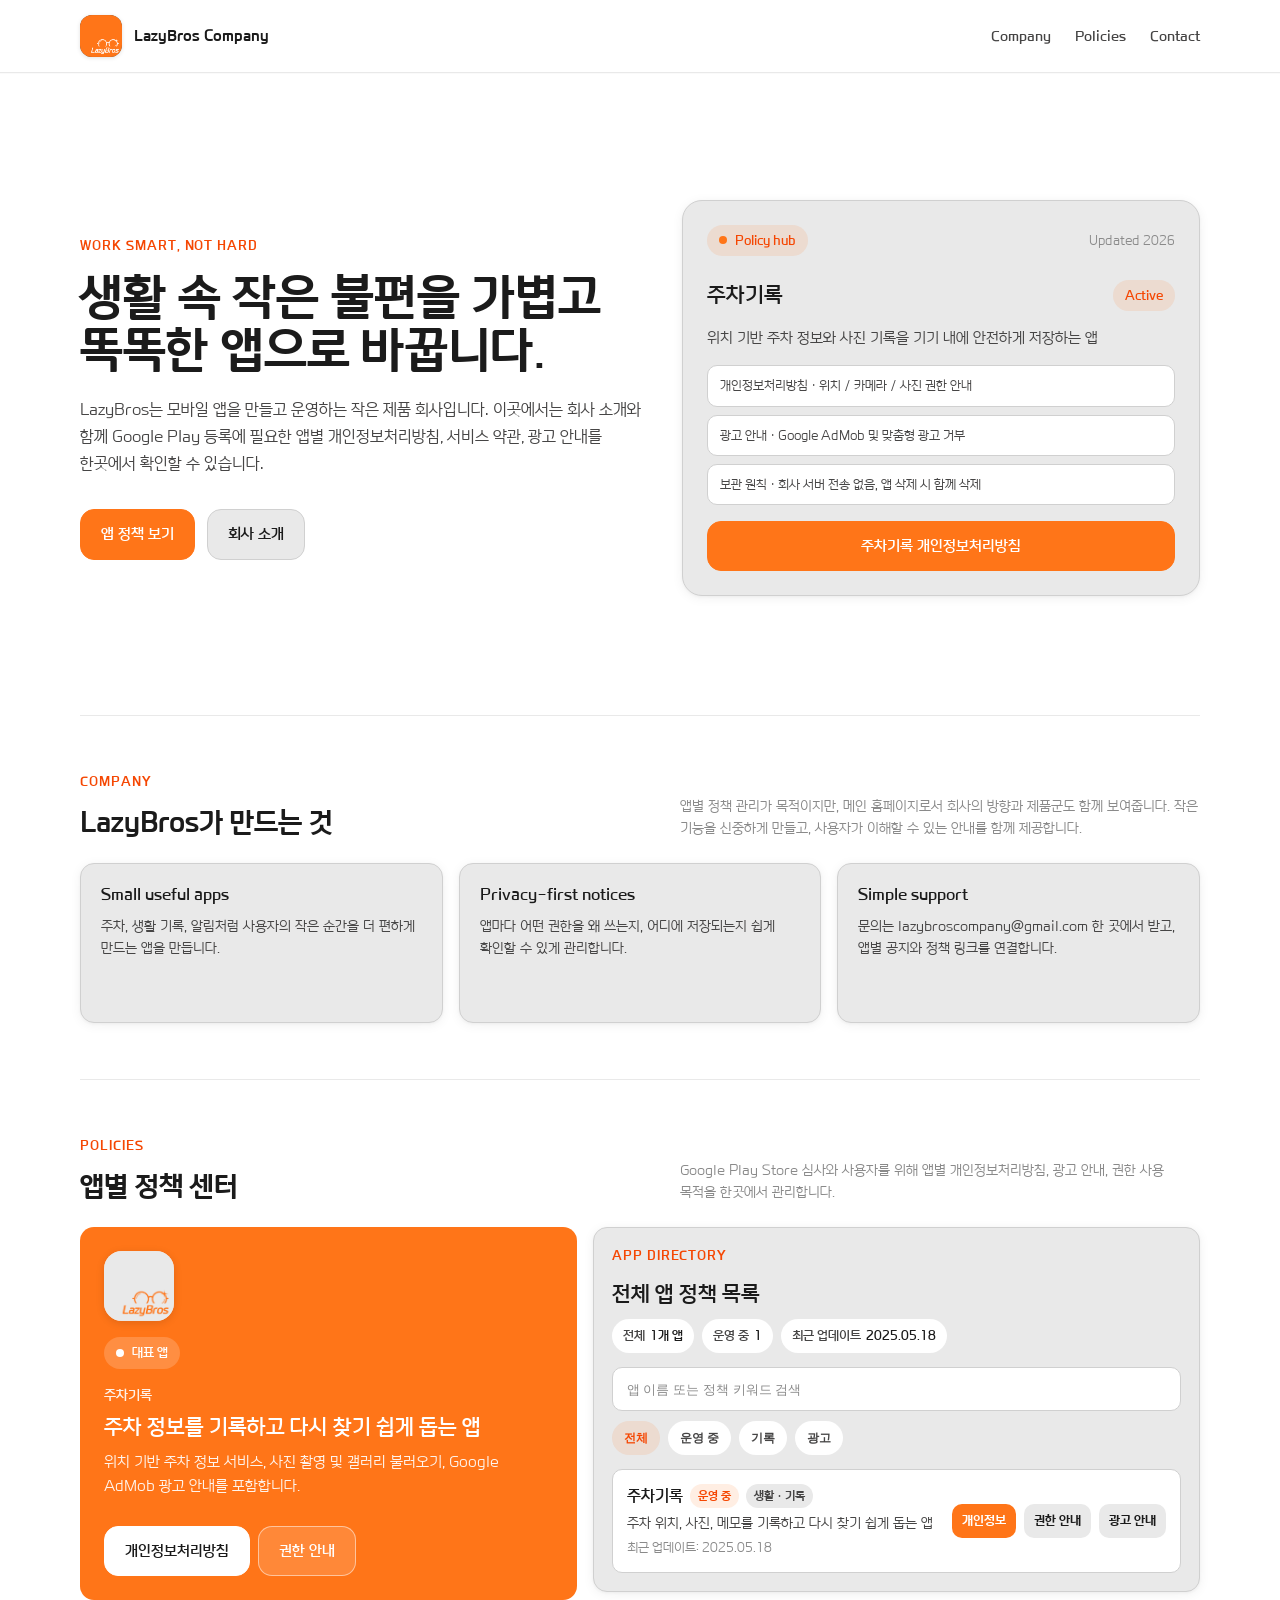
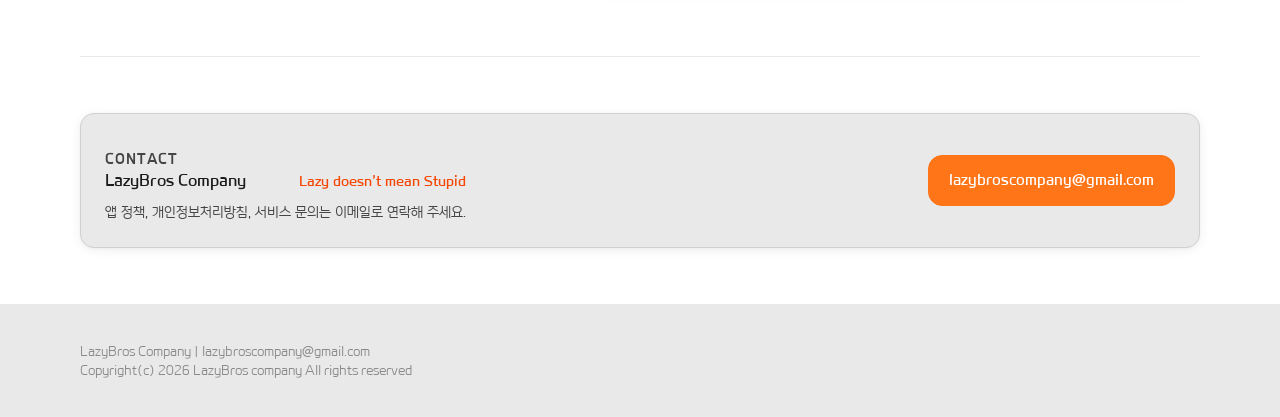
==== commit 3ceb6e80: "Add files via upload" ====
--- a/index.html
+++ b/index.html
@@ -6,9 +6,9 @@
   <title>LazyBros Company</title>
   <meta name="description" content="LazyBros Company 공식 홈페이지와 앱별 개인정보처리방침 및 약관 안내 허브입니다.">
   <meta name="theme-color" content="#ff7518">
-  <link rel="icon" type="image/png" sizes="32x32" href="assets/icons/favicon-32.png?v=003">
-  <link rel="apple-touch-icon" sizes="180x180" href="assets/icons/apple-touch-icon.png?v=003">
-  <link rel="manifest" href="manifest.webmanifest?v=003">
+  <link rel="icon" type="image/png" sizes="32x32" href="assets/icons/favicon-32.png?v=004">
+  <link rel="apple-touch-icon" sizes="180x180" href="assets/icons/apple-touch-icon.png?v=004">
+  <link rel="manifest" href="manifest.webmanifest?v=004">
   <link rel="stylesheet" href="assets/css/styles.css">
 </head>
 <body>
@@ -16,13 +16,12 @@
     <nav class="site-nav" aria-label="주요 메뉴">
       <a class="brand" href="#top" aria-label="LazyBros Company 홈">
         <span class="brand-mark" aria-hidden="true">
-          <img src="assets/icons/lazybros-glasses-logo.png?v=003" alt="">
+          <img src="assets/icons/lazybros-glasses-logo.png?v=004" alt="">
         </span>
         <span>LazyBros Company</span>
       </a>
       <div class="nav-links">
         <a href="#company">Company</a>
-        <a href="#apps">Apps</a>
         <a href="#policies">Policies</a>
         <a href="#contact">Contact</a>
       </div>
@@ -32,9 +31,6 @@
   <main id="top">
     <section class="hero" aria-labelledby="hero-title">
       <div class="hero-copy">
-        <div class="hero-logo" aria-hidden="true">
-          <img src="assets/icons/lazybros-glasses-logo.png?v=003" alt="">
-        </div>
         <p class="eyebrow">Work smart, not hard</p>
         <h1 id="hero-title">생활 속 작은 불편을 가볍고 똑똑한 앱으로 바꿉니다.</h1>
         <p class="hero-text">
@@ -110,7 +106,7 @@
         <article class="policy-feature">
           <div class="policy-feature-main">
             <div class="policy-feature-logo" aria-hidden="true">
-              <img src="assets/icons/lazybros-glasses-logo.png?v=003" alt="">
+              <img src="assets/icons/lazybros-policy-logo.png?v=003" alt="">
             </div>
             <p class="status-pill"><span aria-hidden="true"></span>대표 앱</p>
             <strong class="featured-app-name">주차기록</strong>
@@ -185,9 +181,12 @@
 
     <section class="section" id="contact" aria-labelledby="contact-title">
       <div class="contact-card">
-        <div>
+        <div class="contact-copy">
           <p class="eyebrow">Contact</p>
-          <strong id="contact-title">LazyBros Company</strong>
+          <div class="contact-title-row">
+            <strong id="contact-title">LazyBros Company</strong>
+            <span class="contact-tagline">Lazy doesn't mean Stupid</span>
+          </div>
           <p>앱 정책, 개인정보처리방침, 서비스 문의는 이메일로 연락해 주세요.</p>
         </div>
         <a class="button primary" href="mailto:lazybroscompany@gmail.com">lazybroscompany@gmail.com</a>
@@ -200,10 +199,6 @@
       <div>
         <div>LazyBros Company | lazybroscompany@gmail.com</div>
         <div>Copyright(c) 2026 LazyBros company All rights reserved</div>
-      </div>
-      <div class="footer-links" aria-label="관련 링크">
-        <a href="lazyparking/privacy_policy.html">주차기록 개인정보처리방침</a>
-        <a href="app-ads.txt">app-ads.txt</a>
       </div>
     </div>
   </footer>
--- a/assets/css/styles.css
+++ b/assets/css/styles.css
@@ -59,6 +59,7 @@
   --lb-radius: 14px;
   --lb-radius-sm: 10px;
   --lb-radius-lg: 20px;
+  --lb-header-height: 72px;
   color-scheme: light;
 }
 
@@ -68,6 +69,7 @@
 
 html {
   scroll-behavior: smooth;
+  scroll-padding-top: calc(var(--lb-header-height) + 24px);
   overflow-x: hidden;
 }
 
@@ -112,6 +114,10 @@
   max-width: 100%;
 }
 
+[id] {
+  scroll-margin-top: calc(var(--lb-header-height) + 24px);
+}
+
 button,
 a {
   -webkit-tap-highlight-color: transparent;
@@ -127,9 +133,10 @@
 .site-header {
   position: sticky;
   top: 0;
-  z-index: 10;
-  background: rgba(255,255,255,0.92);
+  z-index: 100;
+  background: rgba(255,255,255,0.96);
   border-bottom: 1px solid var(--lb-divider);
+  box-shadow: 0 1px 0 rgba(0,0,0,0.02);
   backdrop-filter: blur(18px);
 }
 
@@ -204,22 +211,6 @@
   padding: 56px 0 48px;
 }
 
-.hero-logo {
-  width: 96px;
-  height: 96px;
-  margin: 0 0 22px;
-  border-radius: 24px;
-  background: var(--lb-card);
-  overflow: hidden;
-  box-shadow: var(--lb-shadow);
-}
-
-.hero-logo img {
-  width: 100%;
-  height: 100%;
-  object-fit: cover;
-}
-
 .eyebrow {
   margin: 0 0 16px;
   color: var(--lb-orange-dim);
@@ -761,6 +752,28 @@
   gap: 24px;
 }
 
+.contact-copy {
+  width: fit-content;
+  max-width: 100%;
+}
+
+.contact-title-row {
+  display: flex;
+  align-items: baseline;
+  justify-content: space-between;
+  gap: 48px;
+  flex-wrap: wrap;
+  width: 100%;
+  min-width: 0;
+}
+
+.contact-tagline {
+  color: var(--lb-orange-dim);
+  font-size: 13px;
+  font-weight: 700;
+  line-height: 1.4;
+}
+
 .site-footer {
   border-top: 1px solid var(--lb-divider);
   background: var(--lb-card);
@@ -778,16 +791,6 @@
   gap: 24px;
   color: var(--lb-text-muted);
   font-size: 12px;
-}
-
-.footer-links {
-  display: flex;
-  gap: 16px;
-  flex-wrap: wrap;
-}
-
-.footer-links a:hover {
-  color: var(--lb-orange-dim);
 }
 
 .legal-page {
@@ -968,6 +971,15 @@
     flex-direction: column;
   }
 
+  .contact-copy {
+    width: 100%;
+  }
+
+  .contact-title-row {
+    justify-content: flex-start;
+    gap: 8px 16px;
+  }
+
   .section-title {
     font-size: 22px;
   }
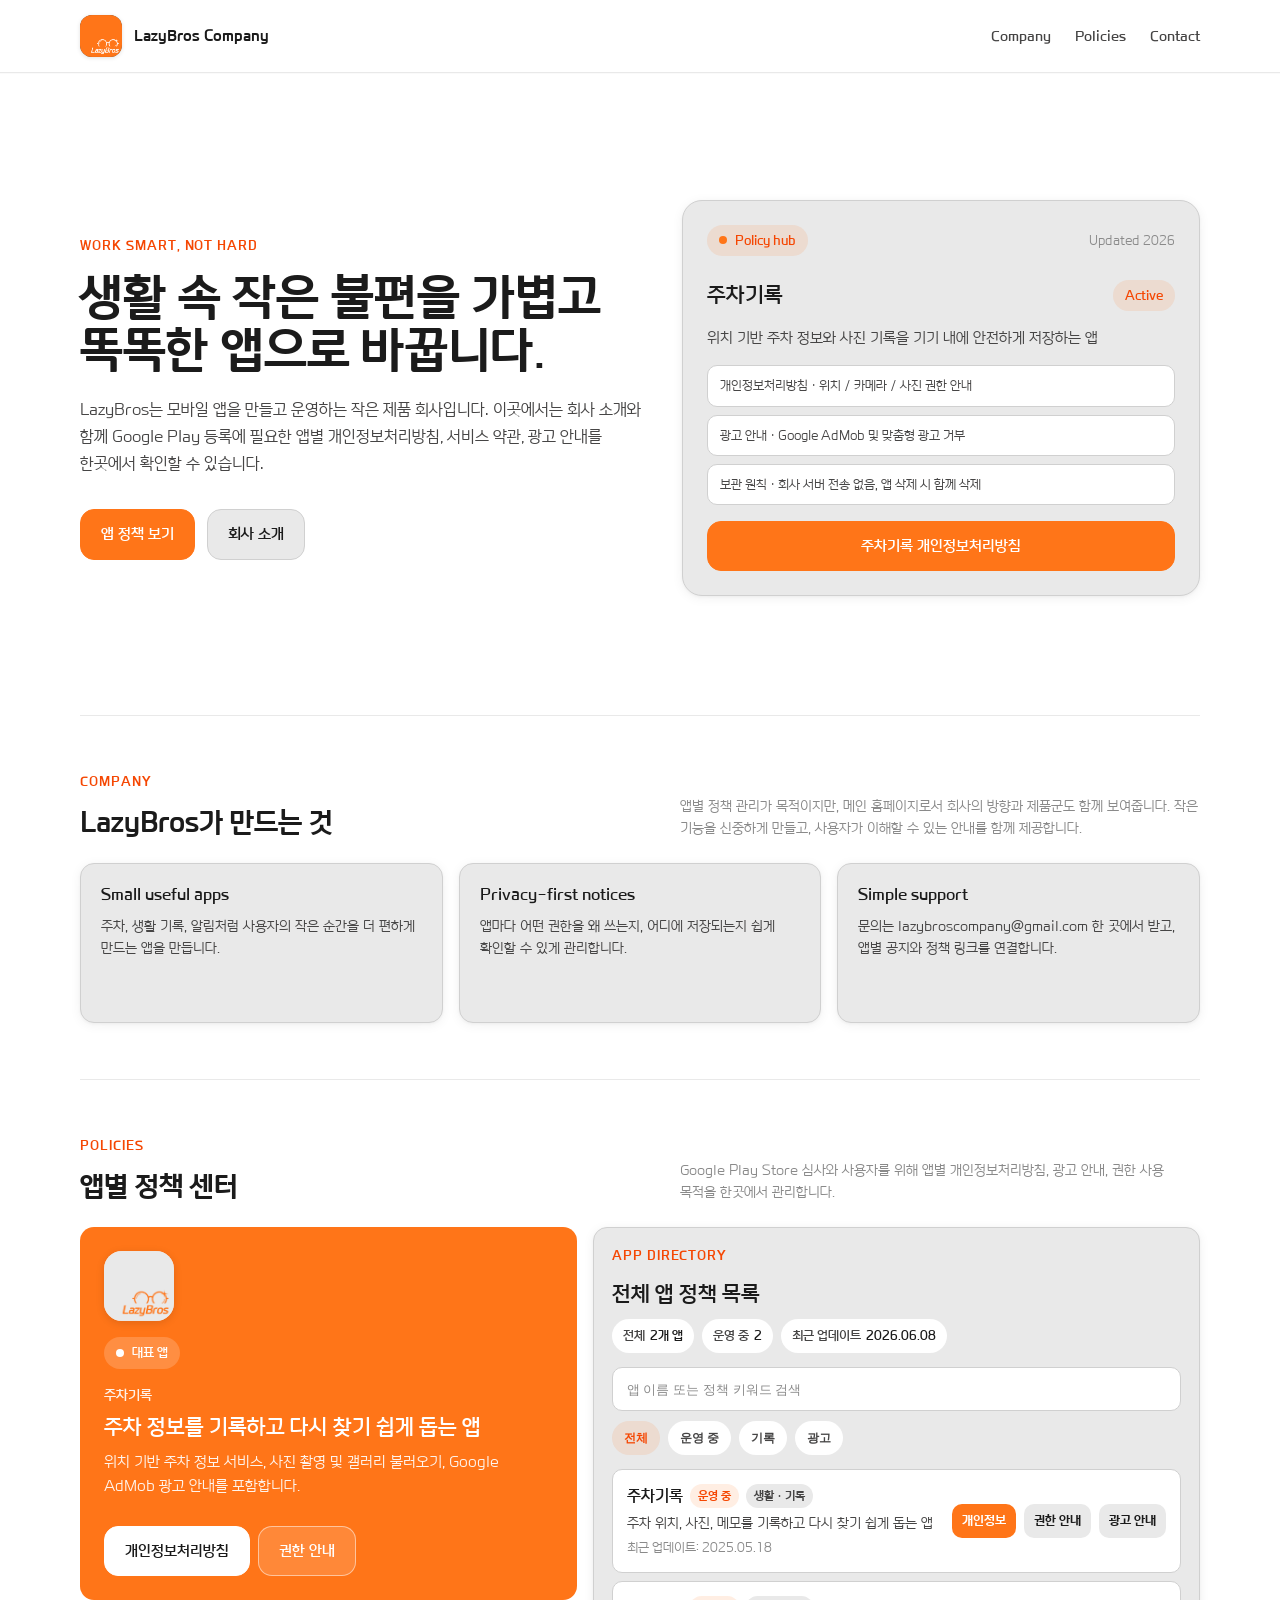
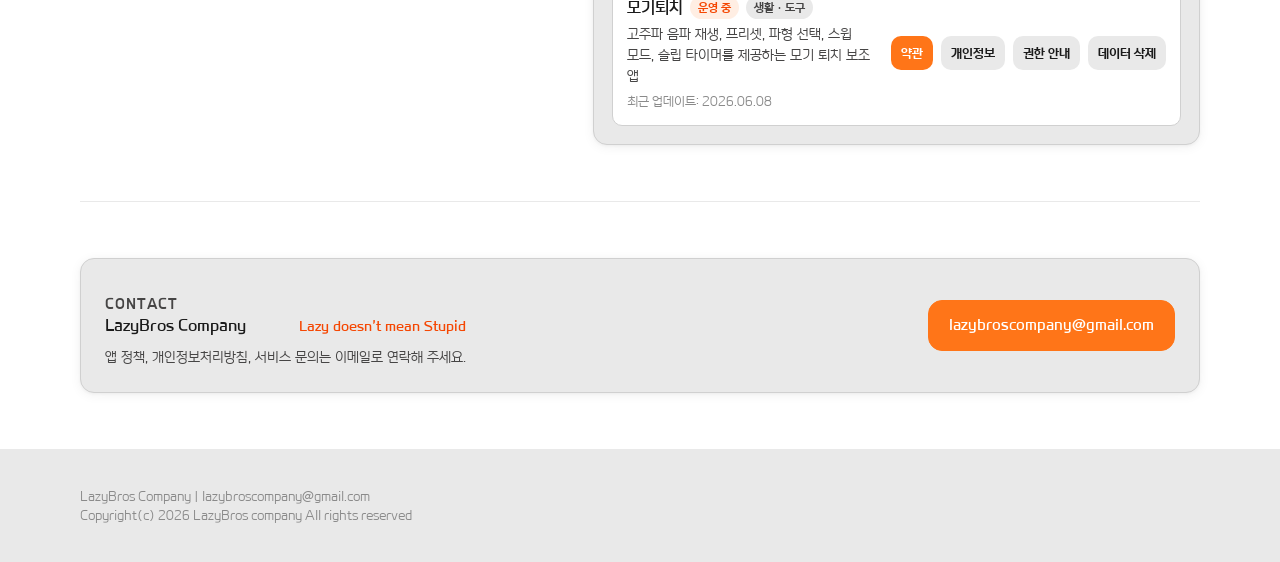
==== commit 208afc6c: "Add files via upload" ====
--- a/index.html
+++ b/index.html
@@ -128,9 +128,9 @@
               <h3 id="policy-directory-title">전체 앱 정책 목록</h3>
             </div>
             <div class="policy-stats" aria-label="정책 앱 현황">
-              <span>전체 <strong data-policy-count>1개 앱</strong></span>
-              <span>운영 중 <strong>1</strong></span>
-              <span>최근 업데이트 <strong>2025.05.18</strong></span>
+              <span>전체 <strong data-policy-count>2개 앱</strong></span>
+              <span>운영 중 <strong>2</strong></span>
+              <span>최근 업데이트 <strong>2026.06.08</strong></span>
             </div>
           </div>
 
@@ -173,6 +173,29 @@
                 <a href="lazyparking/privacy_policy.html#ads">광고 안내</a>
               </div>
             </article>
+            <article
+              class="policy-app-row"
+              data-policy-app
+              data-status="active"
+              data-categories="tools ads permissions terms privacy deletion"
+              data-keywords="모기퇴치 고주파 음파 주파수 파형 스윕 슬립 타이머 Google AdMob 광고 권한 데이터 삭제 이용약관 개인정보 처리방침"
+            >
+              <div class="policy-app-main">
+                <div class="policy-app-title-row">
+                  <strong>모기퇴치</strong>
+                  <span class="policy-app-status">운영 중</span>
+                  <span class="policy-app-category">생활 · 도구</span>
+                </div>
+                <p>고주파 음파 재생, 프리셋, 파형 선택, 스윕 모드, 슬립 타이머를 제공하는 모기 퇴치 보조 앱</p>
+                <span class="policy-app-date">최근 업데이트: 2026.06.08</span>
+              </div>
+              <div class="policy-actions">
+                <a class="primary" href="lazymosquito/privacy_policy.html#terms">약관</a>
+                <a href="lazymosquito/privacy_policy.html#privacy">개인정보</a>
+                <a href="lazymosquito/privacy_policy.html#permissions">권한 안내</a>
+                <a href="lazymosquito/privacy_policy.html#data-deletion">데이터 삭제</a>
+              </div>
+            </article>
             <p class="policy-empty" data-policy-empty hidden>조건에 맞는 앱 정책이 없습니다.</p>
           </div>
         </section>
